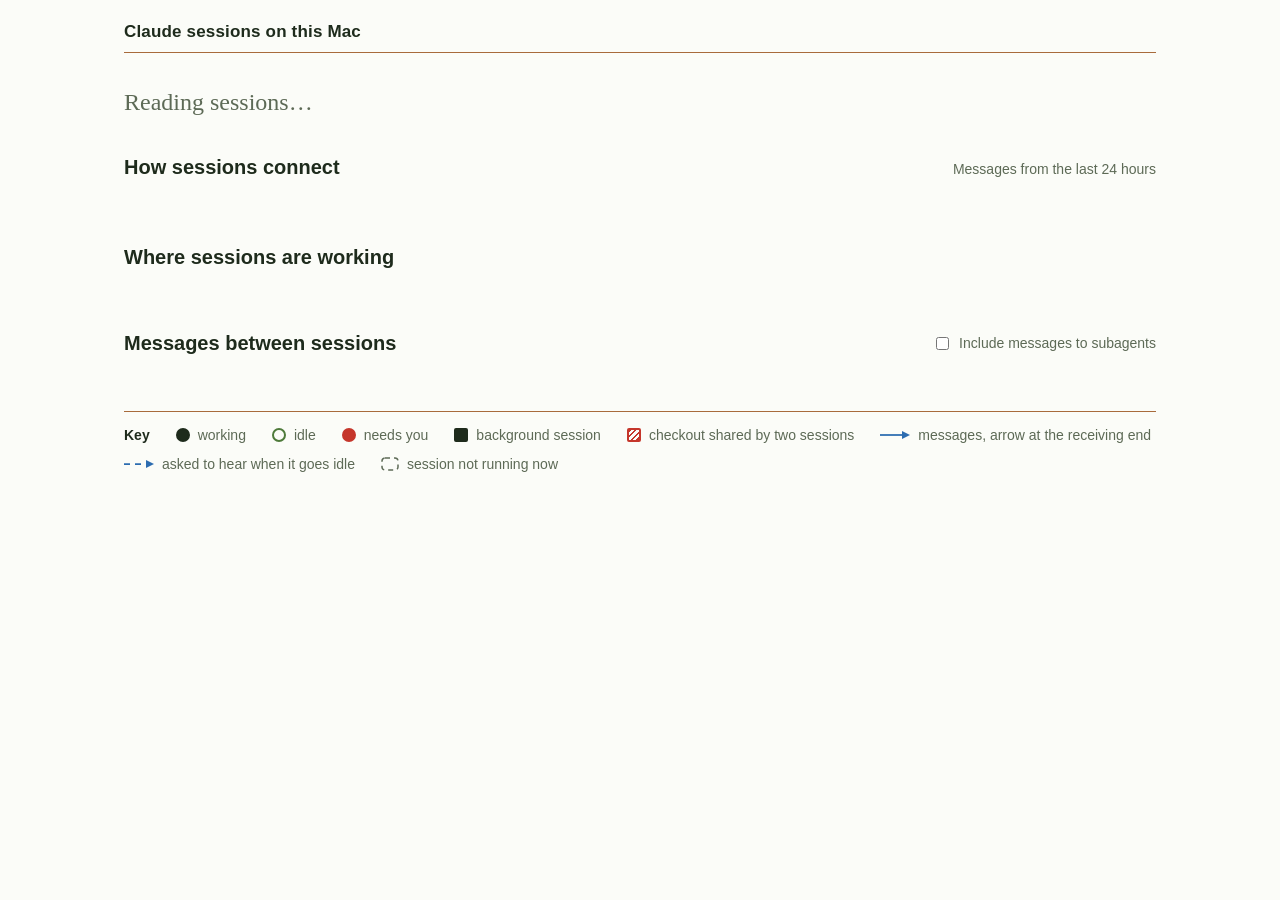
==== plugins/peers/web/index.html @ b8df8149 "Skills, hooks and tools for Claude Code, packaged as a plugin marketplace" ====
<!doctype html>
<html lang="en">
<head>
<meta charset="utf-8">
<meta name="viewport" content="width=device-width, initial-scale=1">
<title>Claude sessions</title>
<link rel="icon" href="data:image/svg+xml,<svg xmlns='http://www.w3.org/2000/svg' viewBox='0 0 16 16'><rect x='1' y='1' width='14' height='14' rx='5' fill='%23dcebcd' stroke='%23a86b3c'/><circle cx='8' cy='8' r='3' fill='%231e2b1c'/></svg>">
<style>
  /* A workspace map: checkouts are patches of land, sessions are the symbols on
     them, messages run between them like streams. Fonts ship with macOS. */
  :root {
    --paper: #fbfcf8;
    --ink: #1e2b1c;
    --ink-soft: #5d6a56;
    --woodland: #dcebcd;
    --woodland-edge: #b9d3a3;
    --woodland-deep: #4e7a3a;
    --contour: #a86b3c;
    --contour-faint: rgba(168, 107, 60, 0.28);
    --water: #2c6cb0;
    --hazard: #c5362b;
    --hatch: rgba(197, 54, 43, 0.2);
    --label: "Avenir Next Condensed", "Avenir Next", "Helvetica Neue", sans-serif;
    --text: Charter, "Iowan Old Style", Georgia, serif;
    color-scheme: light;
  }
  @media (prefers-color-scheme: dark) {
    :root {
      --paper: #131a13;
      --ink: #e4ecdc;
      --ink-soft: #9aa892;
      --woodland: #1d2d1b;
      --woodland-edge: #34502f;
      --woodland-deep: #8cc274;
      --contour: #c08f62;
      --contour-faint: rgba(192, 143, 98, 0.3);
      --water: #88b9ee;
      --hazard: #f07a69;
      --hatch: rgba(240, 122, 105, 0.18);
      color-scheme: dark;
    }
  }

  * { box-sizing: border-box; }
  body { margin: 0; background: var(--paper); color: var(--ink); font: 17px/1.5 var(--text); }
  .wrap { max-width: 1080px; margin: 0 auto; padding: 22px 24px 64px; }
  button { font: inherit; color: inherit; background: none; border: 0; padding: 0; cursor: pointer; }
  :focus-visible { outline: 2px solid var(--water); outline-offset: 3px; border-radius: 4px; }

  /* Header */
  .top { display: flex; align-items: baseline; gap: 16px; flex-wrap: wrap;
         padding-bottom: 10px; border-bottom: 1.5px solid var(--contour); }
  .title { font: 600 17px/1.2 var(--label); letter-spacing: 0.01em; margin: 0; }
  .updated { margin-left: auto; font: 500 14px/1.2 var(--label); color: var(--ink-soft);
             font-variant-numeric: tabular-nums; }
  .stale .updated { color: var(--hazard); }

  /* The report: what needs attention, in sentences */
  .report { margin: 34px 0 38px; max-width: 32em; }
  .report p { margin: 0 0 8px; font: 400 28px/1.25 var(--text); display: flex; gap: 16px;
              align-items: baseline; text-wrap: pretty; }
  .report p.quiet { color: var(--ink-soft); font-size: 24px; margin-top: 14px; }
  .report .mark { flex: none; transform: translateY(-4px); }
  .report p.quiet .mark { visibility: hidden; }

  /* Map symbols: shape is the kind of session, fill is its state */
  .mark { display: inline-block; position: relative; width: 14px; height: 14px; flex: none;
          border: 2px solid var(--ink); border-radius: 50%; }
  .mark.bg { border-radius: 2px; }
  .mark.busy { background: var(--ink); }
  .mark.idle { border-color: var(--woodland-deep); }
  .mark.wait { border-color: var(--hazard); background: var(--hazard); }
  .report .mark.wait::after { content: ""; position: absolute; inset: -7px; border: 2px solid var(--hazard);
                      border-radius: inherit; opacity: 0; animation: beacon 2.6s ease-out infinite; }
  .mark.off { border-color: var(--ink-soft); border-style: dotted; }
  .mark.shared { border-radius: 2px; border-color: var(--hazard);
                 background: repeating-linear-gradient(135deg, var(--hazard) 0 1.5px, transparent 1.5px 4px); }
  @keyframes beacon { 0% { transform: scale(0.55); opacity: 0.9; } 100% { transform: scale(1.5); opacity: 0; } }
  @media (prefers-reduced-motion: reduce) { .report .mark.wait::after { animation: none; opacity: 0.45; transform: none; } }

  /* Places: one patch per checkout or folder */
  .places { display: flex; flex-direction: column; gap: 16px; }
  .place { display: grid; grid-template-columns: minmax(220px, 31%) 1fr;
           background-color: var(--woodland); border: 1.5px solid var(--woodland-edge);
           border-radius: 18px 6px 18px 6px; }
  .place.folder { background-color: transparent; border: 1.5px dashed var(--contour-faint); }
  .place.shared { border-color: var(--hazard);
                  background-image: repeating-linear-gradient(135deg, var(--hatch) 0 2px, transparent 2px 11px); }
  .place-label { padding: 16px 18px 18px; min-width: 0; }
  .place-name { font: 600 21px/1.15 var(--label); overflow-wrap: anywhere; margin: 0; }
  .place-about { margin-top: 5px; font: 500 15px/1.3 var(--label); color: var(--ink-soft); }
  .place-about .branch { color: var(--ink); }
  .place-warning { margin-top: 12px; font: 400 15px/1.4 var(--text); color: var(--hazard); }
  .place-warning code { font: 600 14px var(--label); }
  .occupants { background: var(--paper); margin: 8px; border-radius: 12px 4px 12px 4px; min-width: 0; }
  .place.folder .occupants { background: transparent; }

  .occupant { display: grid; grid-template-columns: 22px minmax(0, 1fr) auto; gap: 0 14px;
              padding: 14px 16px; border-top: 1px solid var(--contour-faint); }
  .occupant:first-child { border-top: none; }
  .occupant > .mark { margin-top: 5px; }
  .who { font: 600 19px/1.25 var(--label); overflow-wrap: anywhere; }
  .who .kind { font-weight: 500; font-size: 14px; color: var(--ink-soft); margin-left: 8px; }
  .status { text-align: right; }
  .state { font: 600 16px/1.25 var(--label); }
  .state.idle { color: var(--woodland-deep); }
  .state.wait { color: var(--hazard); }
  .state.off { color: var(--ink-soft); }
  .reason { display: block; font-weight: 500; font-size: 14px; }
  .facts { margin-top: 3px; font: 500 14px/1.3 var(--label); color: var(--ink-soft);
           font-variant-numeric: tabular-nums; white-space: nowrap; }

  /* Claims: what a session says it is working on */
  .claim { display: block; width: 100%; margin-top: 4px; text-align: left; cursor: text;
           font: 400 16px/1.4 var(--text); }
  .claim .set { font: 500 13px/1 var(--label); color: var(--ink-soft); margin-left: 8px; white-space: nowrap; }
  .claim.empty { font-style: italic; color: var(--ink-soft); }
  .claim:hover .set, .claim.empty:hover { color: var(--water); }
  .claim-off { margin-top: 4px; font: italic 400 15px/1.4 var(--text); color: var(--ink-soft); }
  .claim-input { width: 100%; margin-top: 4px; font: 400 16px/1.4 var(--text); color: var(--ink);
                 padding: 5px 8px; background: var(--paper); border: 1.5px solid var(--water); border-radius: 6px; }

  /* Connection diagram */
  h2.first { margin-top: 0; }
  .h2-note { margin-left: auto; font: 500 14px/1.2 var(--label); color: var(--ink-soft); }
  /* The diagram is a figure: it may run wider than the text column, up to 1360px. */
  .diagram { overflow-x: auto; padding-bottom: 4px;
             margin-inline: calc((100% - min(1360px, 100vw - 48px)) / 2); }
  .diagram svg { display: block; max-width: 100%; height: auto; margin-inline: auto; }
  .d-place { fill: var(--woodland); stroke: var(--woodland-edge); stroke-width: 1.5; }
  .d-place.folder { fill: none; stroke: var(--contour-faint); stroke-dasharray: 6 5; }
  .d-place.shared { stroke: var(--hazard); }
  .d-place.ghost { fill: none; stroke: var(--ink-soft); stroke-dasharray: 3 5; }
  .d-hatch { fill: var(--hatch); }
  .d-place-name { font: 600 14px var(--label); fill: var(--ink); }
  .d-place-about { font-weight: 500; fill: var(--ink-soft); }
  .d-node { fill: var(--paper); stroke: var(--ink); stroke-width: 1.5; }
  .d-node.wait { stroke: var(--hazard); fill: color-mix(in srgb, var(--hazard) 9%, var(--paper)); }
  .d-node.ghost { fill: none; stroke: var(--ink-soft); stroke-dasharray: 5 4; }
  .d-name { font: 600 15px var(--label); fill: var(--ink); }
  .ghost-node .d-name { fill: var(--ink-soft); }
  .d-status { font: 600 13px var(--label); fill: var(--ink); }
  .d-status.idle { fill: var(--woodland-deep); }
  .d-status.wait { fill: var(--hazard); }
  .d-status.off { fill: var(--ink-soft); font-weight: 500; }
  .d-mark { stroke-width: 2; }
  .d-mark.busy { fill: var(--ink); stroke: var(--ink); }
  .d-mark.idle { fill: var(--paper); stroke: var(--woodland-deep); }
  .d-mark.wait { fill: var(--hazard); stroke: var(--hazard); }
  .d-mark.off { fill: none; stroke: var(--ink-soft); stroke-dasharray: 2 2; }
  .d-edge { fill: none; stroke: var(--water); stroke-width: 1.75; }
  .d-edge.idle-only { stroke-dasharray: 6 5; }
  .d-arrow { fill: var(--water); }
  .d-chip { fill: var(--paper); }
  .d-edge-label { font: 600 12.5px var(--label); fill: var(--water); }
  .key svg { flex: none; overflow: visible; }

  /* Sections below the map */
  h2 { font: 600 20px/1.2 var(--label); margin: 52px 0 10px; display: flex; align-items: baseline;
       gap: 16px; flex-wrap: wrap; }
  .toggle { margin-left: auto; font: 500 14px/1.2 var(--label); color: var(--ink-soft);
            display: flex; gap: 7px; align-items: center; cursor: pointer; }
  .toggle input { accent-color: var(--water); }
  .empty-note { font: italic 400 16px/1.45 var(--text); color: var(--ink-soft); padding: 6px 0; max-width: 40em; }

  .msg { display: grid; grid-template-columns: 82px minmax(150px, 290px) minmax(0, 1fr); gap: 16px;
         padding: 10px 0; border-top: 1px solid var(--contour-faint); align-items: baseline; }
  .msg .ago { font: 500 14px/1.3 var(--label); color: var(--ink-soft); font-variant-numeric: tabular-nums; }
  .msg .route { font: 600 16px/1.3 var(--label); overflow-wrap: anywhere; }
  .msg .route .to { font-weight: 500; color: var(--ink-soft); }
  .msg .said { font: italic 400 17px/1.4 var(--text); color: var(--water); overflow-wrap: anywhere; }
  .msg .aside { font: 500 13px/1.3 var(--label); font-style: normal; color: var(--ink-soft); margin-left: 6px; }

  .ended { display: grid; grid-template-columns: minmax(150px, 220px) minmax(0, 1fr) auto; gap: 16px;
           padding: 10px 0; border-top: 1px solid var(--contour-faint); align-items: baseline; }
  .ended .who { font-size: 17px; }
  .ended .claim { margin-top: 0; }
  .clear { font: 600 14px/1.2 var(--label); color: var(--hazard); padding: 4px 2px; justify-self: start; }

  .key { margin-top: 56px; padding-top: 14px; border-top: 1.5px solid var(--contour);
         display: flex; flex-wrap: wrap; gap: 10px 26px; font: 500 14px/1.3 var(--label); color: var(--ink-soft); }
  .key b { color: var(--ink); font-weight: 600; }
  .key span { display: inline-flex; align-items: center; gap: 8px; }

  @media (max-width: 720px) {
    .wrap { padding: 16px 16px 48px; }
    .report p { font-size: 24px; gap: 12px; }
    .report p.quiet { font-size: 20px; }
    .place { grid-template-columns: 1fr; }
    .place-label { padding-bottom: 6px; }
    .occupant { grid-template-columns: 22px minmax(0, 1fr); }
    .status { grid-column: 2; text-align: left; margin-top: 6px; }
    .msg, .ended { grid-template-columns: 1fr; gap: 2px; }
  }
</style>
</head>
<body>
<div class="wrap" id="app">
  <header class="top">
    <h1 class="title">Claude sessions on this Mac</h1>
    <span class="updated" id="updated" aria-live="polite"></span>
  </header>

  <section class="report" id="report" aria-live="polite"><p class="quiet">Reading sessions…</p></section>

  <h2 class="first">How sessions connect <span class="h2-note">Messages from the last 24 hours</span></h2>
  <div class="diagram" id="diagram"></div>

  <h2>Where sessions are working</h2>
  <div class="places" id="places"></div>

  <div id="ended-wrap" hidden>
    <h2>Claims from sessions that have ended</h2>
    <div id="ended"></div>
  </div>

  <h2>Messages between sessions
    <label class="toggle"><input type="checkbox" id="show-all"> Include messages to subagents</label>
  </h2>
  <div id="messages"></div>

  <footer class="key" aria-label="Key">
    <b>Key</b>
    <span><i class="mark busy"></i>working</span>
    <span><i class="mark idle"></i>idle</span>
    <span><i class="mark wait"></i>needs you</span>
    <span><i class="mark bg busy"></i>background session</span>
    <span><i class="mark shared"></i>checkout shared by two sessions</span>
    <span><svg width="30" height="10" aria-hidden="true"><line class="d-edge" x1="0" y1="5" x2="23" y2="5"/><path class="d-arrow" d="M22,1 L30,5 L22,9 z"/></svg>messages, arrow at the receiving end</span>
    <span><svg width="30" height="10" aria-hidden="true"><line class="d-edge idle-only" x1="0" y1="5" x2="23" y2="5"/><path class="d-arrow" d="M22,1 L30,5 L22,9 z"/></svg>asked to hear when it goes idle</span>
    <span><svg width="18" height="14" aria-hidden="true"><rect class="d-node ghost" x="1" y="1" width="16" height="12" rx="3"/></svg>session not running now</span>
  </footer>
</div>

<script src="/vendor/elk.bundled.js"></script>
<script>
const $ = id => document.getElementById(id);
const esc = s => String(s ?? "").replace(/[&<>"']/g,
  c => ({"&": "&amp;", "<": "&lt;", ">": "&gt;", '"': "&quot;", "'": "&#39;"}[c]));
let editing = false, last = null, lastOk = 0;

function ago(ms) {
  const s = Math.max(0, Math.round((Date.now() - ms) / 1000));
  if (s < 60) return s + "s";
  if (s < 3600) return Math.round(s / 60) + "m";
  if (s < 86400) return (s / 3600).toFixed(s < 36000 ? 1 : 0) + "h";
  return Math.round(s / 86400) + "d";
}
const joinNames = names => names.length < 3 ? names.join(" and ")
  : names.slice(0, -1).join(", ") + " and " + names[names.length - 1];
// Let long paths wrap after a slash rather than mid-word.
const pathHtml = p => esc(p).replaceAll("/", "/<wbr>");
const plural = (n, one, many) => `${n} ${n === 1 ? one : many}`;

// Interactive sessions report busy | waiting | idle; background ones working | blocked | done | failed | stopped.
const TONE = {busy: "busy", working: "busy", waiting: "wait", blocked: "wait", failed: "wait",
              idle: "idle", done: "off", stopped: "off"};
const tone = s => TONE[s.activity] || "off";
const word = s => s.activity === "failed" ? "failed"
  : ({busy: "working", wait: "needs you", idle: "idle"})[tone(s)] || s.activity;
const mark = s => `<i class="mark ${tone(s)}${s.kind === "background" ? " bg" : ""}"></i>`;

function report(state) {
  const lines = [];
  for (const s of state.sessions.filter(s => tone(s) === "wait")) {
    const what = s.activity === "failed" ? "failed" : "needs you";
    lines.push(`<p>${mark(s)}<span>${esc(s.label)} ${what}${s.waitingFor ? ": " + esc(s.waitingFor) : ""}.</span></p>`);
  }
  for (const a of state.alerts) {
    const text = a.kind === "shared-checkout"
      ? `${esc(joinNames(a.sessions))} are working in the same checkout, ${pathHtml(a.checkout)}.`
      : `${a.count} sessions are named ${esc(a.name)}, so messages to that name reach only one of them.`;
    lines.push(`<p><i class="mark shared"></i><span>${text}</span></p>`);
  }
  const n = state.sessions.length;
  const busy = state.sessions.filter(s => tone(s) === "busy").length;
  const idle = state.sessions.filter(s => tone(s) === "idle").length;
  if (!n) {
    lines.push(`<p><i class="mark off"></i><span>No Claude sessions are running.</span></p>`);
    return lines.join("");
  }
  if (!lines.length) lines.push(`<p><i class="mark idle"></i><span>Nothing needs you.</span></p>`);
  const parts = [];
  if (busy) parts.push(plural(busy, "session is", "sessions are") + " working");
  if (idle) parts.push(parts.length ? `${idle} ${idle === 1 ? "is" : "are"} idle`
                                    : plural(idle, "session is", "sessions are") + " idle");
  const summary = parts.length ? parts.join(" and ") + "." : plural(n, "session is", "sessions are") + " running.";
  lines.push(`<p class="quiet"><i class="mark off"></i><span>${summary}</span></p>`);
  return lines.join("");
}

function groupPlaces(state) {
  const shared = new Set(state.alerts.filter(a => a.kind === "shared-checkout").map(a => a.checkout));
  const byKey = new Map();
  for (const s of state.sessions) {
    const key = s.checkout || s.cwd;
    if (!byKey.has(key)) byKey.set(key, {key, repo: !!s.checkout, branch: s.branch,
                                         worktree: s.worktree, missing: s.cwdMissing, sessions: []});
    byKey.get(key).sessions.push(s);
  }
  const places = [...byKey.values()];
  for (const p of places) {
    p.shared = shared.has(p.key);
    p.wait = p.sessions.some(s => tone(s) === "wait");
  }
  return places.sort((a, b) => (b.wait - a.wait) || (b.shared - a.shared) || a.key.localeCompare(b.key));
}

function claimButton(name, claim) {
  if (!name) return `<div class="claim-off">Start this session with --name to record a claim.</div>`;
  if (!claim) return `<button class="claim empty" data-name="${esc(name)}" data-text="">Add what this session is working on</button>`;
  const by = {session: "by the session", dashboard: "here", cli: "from the command line"}[claim.by] || "";
  return `<button class="claim" data-name="${esc(name)}" data-text="${esc(claim.text)}">${esc(claim.text)}`
       + `<span class="set">set ${by} ${ago(Date.parse(claim.at))} ago</span></button>`;
}

function occupant(s) {
  const kind = s.kind === "background" ? `<span class="kind">background session ${esc(s.id || "")}</span>` : "";
  const facts = [s.pid ? "pid " + esc(s.pid) : "", s.startedAt ? "up " + ago(s.startedAt) : ""].filter(Boolean).join(", ");
  return `<div class="occupant">
    ${mark(s)}
    <div><div class="who">${esc(s.label)}${kind}</div>${claimButton(s.name, s.claim)}</div>
    <div class="status">
      <div class="state ${tone(s)}">${esc(word(s))}${s.waitingFor ? `<span class="reason">${esc(s.waitingFor)}</span>` : ""}</div>
      ${facts ? `<div class="facts">${facts}</div>` : ""}
    </div>
  </div>`;
}

function place(p) {
  const about = p.repo
    ? `on <span class="branch">${esc(p.branch)}</span>${p.worktree ? ", a worktree" : ""}`
    : p.missing ? "This folder no longer exists." : "A folder, not a git checkout";
  const warning = p.shared
    ? `<div class="place-warning">${plural(p.sessions.length, "session", "sessions")} share this checkout, so a commit in one can sweep up the other's edits. Give one of them a worktree with <code>claude --worktree &lt;task&gt;</code>.</div>`
    : "";
  return `<article class="place${p.repo ? "" : " folder"}${p.shared ? " shared" : ""}">
    <div class="place-label"><h3 class="place-name">${pathHtml(p.key)}</h3><div class="place-about">${about}</div>${warning}</div>
    <div class="occupants">${p.sessions.map(occupant).join("")}</div>
  </article>`;
}

function messages(state) {
  const showAll = $("show-all").checked;
  const list = state.messages.filter(m => showAll || m.crossSession).slice(0, 40);
  if (!list.length) return `<div class="empty-note">No messages yet. When one session uses SendMessage to reach another, the message shows up here.</div>`;
  return list.map(m => {
    const said = m.firstLine ? esc(m.firstLine) : "Asked to hear when it goes idle.";
    const asides = [m.agentId ? "sent by a subagent" : "",
                    m.notifyWhenIdle && m.firstLine ? "and asked to hear when it goes idle" : ""].filter(Boolean).join(", ");
    return `<div class="msg">
      <div class="ago" title="${esc(new Date(m.at).toLocaleString())}">${ago(Date.parse(m.at))} ago</div>
      <div class="route">${esc(m.from)} <span class="to">to</span> ${esc(m.to)}</div>
      <div class="said">${said}${asides ? `<span class="aside">${asides}</span>` : ""}</div>
    </div>`;
  }).join("");
}

// --- Connection diagram. Places are groups, sessions are boxes, and each pair of
// sessions that messaged in the last day gets one connector. ELK does the layout.
const elk = window.ELK ? new ELK() : null;
const LABEL_FONT = '"Avenir Next Condensed", "Avenir Next", "Helvetica Neue", sans-serif';
const FONT = {
  name: `600 15px ${LABEL_FONT}`,
  status: `600 13px ${LABEL_FONT}`,
  place: `600 14px ${LABEL_FONT}`,
  edge: `600 12.5px ${LABEL_FONT}`,
};
const ROOT_OPTIONS = {
  "elk.algorithm": "layered", "elk.direction": "RIGHT", "elk.edgeRouting": "ORTHOGONAL",
  "elk.hierarchyHandling": "INCLUDE_CHILDREN", "elk.json.shapeCoords": "ROOT", "elk.json.edgeCoords": "ROOT",
  "elk.edgeLabels.placement": "CENTER", "elk.padding": "[top=4,left=4,bottom=4,right=4]",
  "elk.spacing.nodeNode": "24", "elk.layered.spacing.nodeNodeBetweenLayers": "44", "elk.aspectRatio": "2.4",
  "elk.spacing.edgeNode": "18", "elk.spacing.edgeEdge": "12", "elk.spacing.componentComponent": "26",
};
// Groups size to their sessions; their titles are trimmed to fit afterwards. (ELK 0.12 applies
// nodeSize.minimum transposed on nested groups when the direction is DOWN.)
const PLACE_OPTIONS = {"elk.padding": "[top=44,left=16,bottom=16,right=16]"};
const DAY_MS = 86400e3;
const measure = document.createElement("canvas").getContext("2d");
const textWidth = (text, font) => { measure.font = font; return measure.measureText(text).width; };

// Trim to fit a width: names lose their end, paths lose their start (the tail names the place).
function fit(text, font, max, fromStart = false) {
  if (textWidth(text, font) <= max) return text;
  const cut = n => fromStart ? "…" + text.slice(text.length - n) : text.slice(0, n).trimEnd() + "…";
  let lo = 0, hi = text.length;
  while (lo < hi) {
    const mid = (lo + hi + 1) >> 1;
    if (textWidth(cut(mid), font) <= max) lo = mid; else hi = mid - 1;
  }
  return cut(lo);
}

function buildGraph(state) {
  const live = new Map(state.sessions.map(s => [s.label, s]));
  const pairs = new Map();
  for (const m of state.messages) {
    if (!m.crossSession || m.from === m.to || Date.now() - Date.parse(m.at) > DAY_MS) continue;
    const key = [m.from, m.to].sort().join("\n");
    if (!pairs.has(key)) pairs.set(key, {a: m.from, b: m.to, ab: 0, ba: 0, idleOnly: 0, last: 0});
    const p = pairs.get(key);
    if (m.from === p.a) p.ab++; else p.ba++;
    if (!m.firstLine && m.notifyWhenIdle) p.idleOnly++;
    p.last = Math.max(p.last, Date.parse(m.at));
  }

  const ids = new Map(), info = new Map();
  const box = (label, s) => {
    const id = "n" + ids.size;
    ids.set(label, id);
    const status = s ? word(s) + (s.waitingFor ? ": " + s.waitingFor : "") : "not running";
    // Claims stay out of the boxes to keep the diagram narrow; hovering a box shows one.
    const claim = s && s.claim ? s.claim.text : "";
    const inner = Math.min(230, Math.max(textWidth(label, FONT.name), textWidth(status, FONT.status)));
    const width = Math.max(140, Math.ceil(inner) + 46), room = width - 46;
    info.set(id, {ghost: !s, tone: s ? tone(s) : "off", bg: !!s && s.kind === "background", title: label + (claim ? "\n" + claim : ""),
                  name: fit(label, FONT.name, room), status: fit(status, FONT.status, room)});
    return {id, width, height: 56};
  };
  const group = (id, label, about, cls, members) => {
    info.set(id, {label, about, cls});
    return {id, layoutOptions: PLACE_OPTIONS, children: members};
  };

  const children = groupPlaces(state).map((p, i) => group("c" + i, p.key,
    p.repo ? `on ${p.branch}${p.worktree ? ", a worktree" : ""}` : p.missing ? "folder no longer exists" : "not a git checkout",
    p.shared ? "shared" : p.repo ? "" : "folder", p.sessions.map(s => box(s.label, s))));
  const ghosts = [...new Set([...pairs.values()].flatMap(p => [p.a, p.b]))].filter(n => !live.has(n));
  if (ghosts.length) children.push(group("cg", "Not running now", "", "ghost", ghosts.map(n => box(n, null))));

  const edges = [...pairs.values()].map((p, i) => {
    const [src, dst] = p.ab >= p.ba ? [p.a, p.b] : [p.b, p.a];
    const n = p.ab + p.ba, idleOnly = p.idleOnly === n;
    const text = idleOnly ? "asked to hear when idle" : `${n} message${n === 1 ? "" : "s"}, ${ago(p.last)} ago`;
    info.set("e" + i, {both: p.ab > 0 && p.ba > 0, idleOnly});
    return {id: "e" + i, sources: [ids.get(src)], targets: [ids.get(dst)],
            labels: [{text, width: Math.ceil(textWidth(text, FONT.edge)), height: 16}]};
  });
  return {graph: {id: "root", layoutOptions: ROOT_OPTIONS, children, edges}, info};
}

// Orthogonal path with softened corners.
function roundedPath(points, r = 6) {
  let d = `M${points[0].x},${points[0].y}`;
  for (let i = 1; i < points.length - 1; i++) {
    const [a, p, b] = [points[i - 1], points[i], points[i + 1]];
    const da = Math.hypot(p.x - a.x, p.y - a.y), db = Math.hypot(b.x - p.x, b.y - p.y);
    if (!da || !db) continue;
    const rr = Math.min(r, da / 2, db / 2);
    d += ` L${p.x + (a.x - p.x) / da * rr},${p.y + (a.y - p.y) / da * rr}`
       + ` Q${p.x},${p.y} ${p.x + (b.x - p.x) / db * rr},${p.y + (b.y - p.y) / db * rr}`;
  }
  const end = points[points.length - 1];
  return d + ` L${end.x},${end.y}`;
}

// A group's title: its path trimmed from the front, then "on <branch>" if there is room left.
function placeTitle(c, d) {
  const room = c.width - 32;
  const name = fit(d.label, FONT.place, room, true);
  const left = room - textWidth(name, FONT.place) - 8;
  const about = d.about && textWidth(d.about, FONT.place) <= left ? d.about : "";
  return `<text class="d-place-name" x="${c.x + 16}" y="${c.y + 27}"><title>${esc(d.label)}</title>${esc(name)}`
       + (about ? `<tspan class="d-place-about" dx="8">${esc(about)}</tspan>` : "") + `</text>`;
}

function diagramSvg(g, info) {
  const groups = [], nodes = [], lines = [], chips = [];
  for (const c of g.children) {
    const d = info.get(c.id);
    const rect = `x="${c.x}" y="${c.y}" width="${c.width}" height="${c.height}" rx="12"`;
    groups.push(`<rect class="d-place ${d.cls}" ${rect}/>` + (d.cls === "shared" ? `<rect class="d-hatch-fill" fill="url(#d-hatch)" ${rect}/>` : "")
      + placeTitle(c, d));
    for (const n of c.children) {
      const s = info.get(n.id), x = n.x, y = n.y;
      const mark = s.ghost ? "" : s.bg
        ? `<rect class="d-mark ${s.tone}" x="${x + 12}" y="${y + 14}" width="12" height="12" rx="2"/>`
        : `<circle class="d-mark ${s.tone}" cx="${x + 18}" cy="${y + 20}" r="6"/>`;
      nodes.push(`<g class="${s.ghost ? "ghost-node" : ""}"><title>${esc(s.title)}</title>
        <rect class="d-node${s.ghost ? " ghost" : s.tone === "wait" ? " wait" : ""}" x="${x}" y="${y}" width="${n.width}" height="${n.height}" rx="7"/>${mark}
        <text class="d-name" x="${x + 32}" y="${y + 25}">${esc(s.name)}</text>
        <text class="d-status ${s.tone}" x="${x + 32}" y="${y + 44}">${esc(s.status)}</text></g>`);
    }
  }
  for (const e of g.edges) {
    const d = info.get(e.id);
    for (const sec of e.sections || []) {
      const points = [sec.startPoint, ...(sec.bendPoints || []), sec.endPoint];
      lines.push(`<path class="d-edge${d.idleOnly ? " idle-only" : ""}" d="${roundedPath(points)}" marker-end="url(#d-arrow)"${d.both ? ' marker-start="url(#d-arrow)"' : ""}/>`);
    }
    for (const l of e.labels || []) {
      chips.push(`<rect class="d-chip" x="${l.x - 5}" y="${l.y - 1}" width="${l.width + 10}" height="${l.height + 3}" rx="4"/>`
               + `<text class="d-edge-label" x="${l.x}" y="${l.y + 13}">${esc(l.text)}</text>`);
    }
  }
  const W = Math.ceil(g.width), H = Math.ceil(g.height);
  const summary = `${plural(nodes.length, "session", "sessions")} in ${plural(g.children.length, "group", "groups")}, ${plural(g.edges.length, "connection", "connections")}`;
  // Shrink to fit the column, but no further than 75%; past that the diagram scrolls sideways.
  return `<svg width="${W}" height="${H}" viewBox="0 0 ${W} ${H}" style="min-width:${Math.round(W * 0.75)}px" role="img" aria-label="Diagram of how sessions connect: ${summary}">
    <defs>
      <pattern id="d-hatch" width="10" height="10" patternUnits="userSpaceOnUse" patternTransform="rotate(45)"><rect class="d-hatch" width="2.5" height="10"/></pattern>
      <marker id="d-arrow" viewBox="0 0 10 10" refX="9" refY="5" markerWidth="7" markerHeight="7" orient="auto-start-reverse"><path class="d-arrow" d="M0,0 L10,5 L0,10 z"/></marker>
    </defs>
    ${groups.join("")}${lines.join("")}${nodes.join("")}${chips.join("")}</svg>`;
}

let diagramKey = "", diagramRun = 0;
async function drawDiagram(state) {
  const el = $("diagram");
  if (!elk) {
    el.innerHTML = `<div class="empty-note">The diagram needs web/vendor/elk.bundled.js from the peers plugin, and the page couldn't load it.</div>`;
    return;
  }
  if (!state.sessions.length && !state.messages.some(m => m.crossSession)) {
    diagramKey = "";
    el.innerHTML = `<div class="empty-note">No sessions are running, so there is nothing to connect.</div>`;
    return;
  }
  const {graph, info} = buildGraph(state);
  const key = JSON.stringify([graph, [...info]]);
  if (key === diagramKey) return;
  diagramKey = key;
  const run = ++diagramRun;
  try {
    const laid = await elk.layout(graph);
    if (run === diagramRun) el.innerHTML = diagramSvg(laid, info);
  } catch (err) {
    el.innerHTML = `<div class="empty-note">The diagram layout failed: ${esc(err.message || err)}</div>`;
  }
}

function render(state) {
  $("report").innerHTML = report(state);
  drawDiagram(state);
  if (!editing) {
    $("places").innerHTML = groupPlaces(state).map(place).join("");
    $("ended-wrap").hidden = !state.otherClaims.length;
    $("ended").innerHTML = state.otherClaims.map(c => `<div class="ended">
      <div class="who">${esc(c.name)}</div>${claimButton(c.name, c)}
      <button class="clear" data-clear="${esc(c.name)}">Clear</button></div>`).join("");
  }
  $("messages").innerHTML = messages(state);
}

async function refresh() {
  try {
    const r = await fetch("/api/state", {cache: "no-store"});
    if (!r.ok) throw new Error(r.status);
    last = await r.json();
    lastOk = Date.now();
    render(last);
  } catch (e) { /* keep the last good view; the header says how stale it is */ }
  const stale = Date.now() - lastOk > 6000;
  $("app").classList.toggle("stale", stale);
  $("updated").textContent = !lastOk ? ""
    : stale ? `Lost contact with the server ${ago(lastOk)} ago. Run peers to restart it.`
            : `Updated ${ago(lastOk)} ago`;
}

async function saveClaim(name, text) {
  await fetch("/api/claim", {method: "POST", headers: {"Content-Type": "application/json"},
                             body: JSON.stringify({name, text})});
}

document.addEventListener("click", async e => {
  const clear = e.target.closest("[data-clear]");
  if (clear) { await saveClaim(clear.dataset.clear, ""); return refresh(); }
  const button = e.target.closest("button.claim");
  if (!button) return;
  editing = true;
  const name = button.dataset.name;
  const input = document.createElement("input");
  input.className = "claim-input";
  input.value = button.dataset.text;
  input.placeholder = `What ${name} is working on. Leave empty to clear.`;
  input.setAttribute("aria-label", `Claim for ${name}`);
  button.replaceWith(input);
  input.focus();
  const finish = async save => {
    if (!editing) return;
    editing = false;
    if (save) await saveClaim(name, input.value);
    refresh();
  };
  input.addEventListener("keydown", ev => {
    if (ev.key === "Enter") finish(true);
    if (ev.key === "Escape") finish(false);
  });
  input.addEventListener("blur", () => finish(false));
});
$("show-all").addEventListener("change", () => last && render(last));

refresh();
setInterval(refresh, 2000);
</script>
</body>
</html>
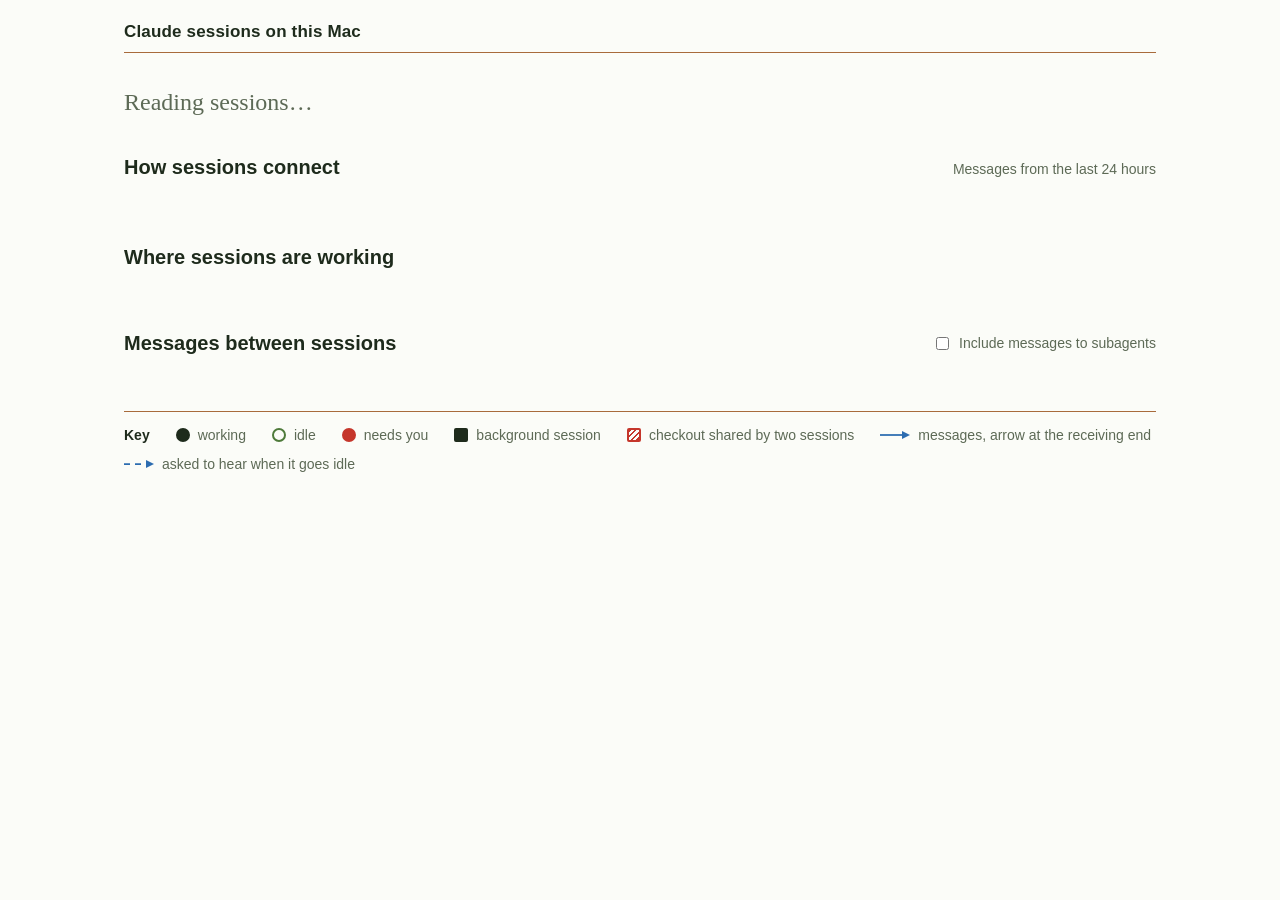
==== commit 6afa1606: "peers: group the diagram by repo and fit it to the window Worktree sessions now sit in their main re" ====
--- a/plugins/peers/web/index.html
+++ b/plugins/peers/web/index.html
@@ -123,22 +123,21 @@
   /* Connection diagram */
   h2.first { margin-top: 0; }
   .h2-note { margin-left: auto; font: 500 14px/1.2 var(--label); color: var(--ink-soft); }
-  /* The diagram is a figure: it may run wider than the text column, up to 1360px. */
+  /* The diagram is a figure: it may run wider than the text column, out to the window's edges. */
   .diagram { overflow-x: auto; padding-bottom: 4px;
-             margin-inline: calc((100% - min(1360px, 100vw - 48px)) / 2); }
+             margin-inline: calc((100% - (100vw - 48px)) / 2); }
   .diagram svg { display: block; max-width: 100%; height: auto; margin-inline: auto; }
   .d-place { fill: var(--woodland); stroke: var(--woodland-edge); stroke-width: 1.5; }
   .d-place.folder { fill: none; stroke: var(--contour-faint); stroke-dasharray: 6 5; }
   .d-place.shared { stroke: var(--hazard); }
-  .d-place.ghost { fill: none; stroke: var(--ink-soft); stroke-dasharray: 3 5; }
   .d-hatch { fill: var(--hatch); }
   .d-place-name { font: 600 14px var(--label); fill: var(--ink); }
   .d-place-about { font-weight: 500; fill: var(--ink-soft); }
+  .d-title-chip { fill: var(--woodland); }
+  .d-title-chip.folder { fill: var(--paper); }
   .d-node { fill: var(--paper); stroke: var(--ink); stroke-width: 1.5; }
   .d-node.wait { stroke: var(--hazard); fill: color-mix(in srgb, var(--hazard) 9%, var(--paper)); }
-  .d-node.ghost { fill: none; stroke: var(--ink-soft); stroke-dasharray: 5 4; }
   .d-name { font: 600 15px var(--label); fill: var(--ink); }
-  .ghost-node .d-name { fill: var(--ink-soft); }
   .d-status { font: 600 13px var(--label); fill: var(--ink); }
   .d-status.idle { fill: var(--woodland-deep); }
   .d-status.wait { fill: var(--hazard); }
@@ -154,6 +153,20 @@
   .d-chip { fill: var(--paper); }
   .d-edge-label { font: 600 12.5px var(--label); fill: var(--water); }
   .key svg { flex: none; overflow: visible; }
+  /* Running sessions with no messages to draw: a row under the diagram that wraps to the window. */
+  .solo-note { margin: 18px 0 8px; font: 500 14px/1.2 var(--label); color: var(--ink-soft); }
+  .solo-row { display: flex; flex-wrap: wrap; gap: 12px; }
+  .solo { display: flex; gap: 10px; align-items: flex-start; min-width: 140px; max-width: 276px;
+          padding: 9px 14px 9px 11px; background: var(--paper); border: 1.5px solid var(--ink);
+          border-radius: 7px; font: 600 15px/1.3 var(--label); }
+  .solo.wait { border-color: var(--hazard); background: color-mix(in srgb, var(--hazard) 9%, var(--paper)); }
+  .solo .mark { margin-top: 3px; }
+  .solo > div { min-width: 0; }
+  .solo-name { overflow: hidden; text-overflow: ellipsis; white-space: nowrap; }
+  .solo-status { font-size: 13px; }
+  .solo-status.idle { color: var(--woodland-deep); }
+  .solo-status.wait { color: var(--hazard); }
+  .solo-status.off { color: var(--ink-soft); font-weight: 500; }
 
   /* Sections below the map */
   h2 { font: 600 20px/1.2 var(--label); margin: 52px 0 10px; display: flex; align-items: baseline;
@@ -205,6 +218,7 @@
 
   <h2 class="first">How sessions connect <span class="h2-note">Messages from the last 24 hours</span></h2>
   <div class="diagram" id="diagram"></div>
+  <div id="diagram-solo"></div>
 
   <h2>Where sessions are working</h2>
   <div class="places" id="places"></div>
@@ -228,7 +242,6 @@
     <span><i class="mark shared"></i>checkout shared by two sessions</span>
     <span><svg width="30" height="10" aria-hidden="true"><line class="d-edge" x1="0" y1="5" x2="23" y2="5"/><path class="d-arrow" d="M22,1 L30,5 L22,9 z"/></svg>messages, arrow at the receiving end</span>
     <span><svg width="30" height="10" aria-hidden="true"><line class="d-edge idle-only" x1="0" y1="5" x2="23" y2="5"/><path class="d-arrow" d="M22,1 L30,5 L22,9 z"/></svg>asked to hear when it goes idle</span>
-    <span><svg width="18" height="14" aria-hidden="true"><rect class="d-node ghost" x="1" y="1" width="16" height="12" rx="3"/></svg>session not running now</span>
   </footer>
 </div>
 
@@ -367,15 +380,16 @@
   edge: `600 12.5px ${LABEL_FONT}`,
 };
 const ROOT_OPTIONS = {
-  "elk.algorithm": "layered", "elk.direction": "RIGHT", "elk.edgeRouting": "ORTHOGONAL",
+  "elk.algorithm": "layered", "elk.edgeRouting": "ORTHOGONAL",
   "elk.hierarchyHandling": "INCLUDE_CHILDREN", "elk.json.shapeCoords": "ROOT", "elk.json.edgeCoords": "ROOT",
   "elk.edgeLabels.placement": "CENTER", "elk.padding": "[top=4,left=4,bottom=4,right=4]",
-  "elk.spacing.nodeNode": "24", "elk.layered.spacing.nodeNodeBetweenLayers": "44", "elk.aspectRatio": "2.4",
+  "elk.spacing.nodeNode": "24", "elk.layered.spacing.nodeNodeBetweenLayers": "44",
   "elk.spacing.edgeNode": "18", "elk.spacing.edgeEdge": "12", "elk.spacing.componentComponent": "26",
 };
 // Groups size to their sessions; their titles are trimmed to fit afterwards. (ELK 0.12 applies
 // nodeSize.minimum transposed on nested groups when the direction is DOWN.)
 const PLACE_OPTIONS = {"elk.padding": "[top=44,left=16,bottom=16,right=16]"};
+const SHARED_OPTIONS = {"elk.padding": "[top=10,left=10,bottom=10,right=10]"};
 const DAY_MS = 86400e3;
 const measure = document.createElement("canvas").getContext("2d");
 const textWidth = (text, font) => { measure.font = font; return measure.measureText(text).width; };
@@ -392,11 +406,18 @@
   return cut(lo);
 }
 
+const sessionStatus = s => word(s) + (s.waitingFor ? ": " + s.waitingFor : "");
+// Claims and branches stay out of the boxes to keep the diagram narrow; hovering a box shows them.
+const sessionTitle = s => [s.label, s.checkout ? `${s.checkout}, on ${s.branch}` : s.cwd, s.claim && s.claim.text]
+  .filter(Boolean).join("\n");
+
 function buildGraph(state) {
   const live = new Map(state.sessions.map(s => [s.label, s]));
   const pairs = new Map();
   for (const m of state.messages) {
-    if (!m.crossSession || m.from === m.to || Date.now() - Date.parse(m.at) > DAY_MS) continue;
+    // Sessions that have ended stay out; the message list below still has their messages.
+    if (!m.crossSession || m.from === m.to || !live.has(m.from) || !live.has(m.to)
+        || Date.now() - Date.parse(m.at) > DAY_MS) continue;
     const key = [m.from, m.to].sort().join("\n");
     if (!pairs.has(key)) pairs.set(key, {a: m.from, b: m.to, ab: 0, ba: 0, idleOnly: 0, last: 0});
     const p = pairs.get(key);
@@ -404,30 +425,46 @@
     if (!m.firstLine && m.notifyWhenIdle) p.idleOnly++;
     p.last = Math.max(p.last, Date.parse(m.at));
   }
+  const linked = new Set([...pairs.values()].flatMap(p => [p.a, p.b]));
 
   const ids = new Map(), info = new Map();
-  const box = (label, s) => {
+  const box = s => {
     const id = "n" + ids.size;
-    ids.set(label, id);
-    const status = s ? word(s) + (s.waitingFor ? ": " + s.waitingFor : "") : "not running";
-    // Claims stay out of the boxes to keep the diagram narrow; hovering a box shows one.
-    const claim = s && s.claim ? s.claim.text : "";
-    const inner = Math.min(230, Math.max(textWidth(label, FONT.name), textWidth(status, FONT.status)));
+    ids.set(s.label, id);
+    const status = sessionStatus(s);
+    const inner = Math.min(230, Math.max(textWidth(s.label, FONT.name), textWidth(status, FONT.status)));
     const width = Math.max(140, Math.ceil(inner) + 46), room = width - 46;
-    info.set(id, {ghost: !s, tone: s ? tone(s) : "off", bg: !!s && s.kind === "background", title: label + (claim ? "\n" + claim : ""),
-                  name: fit(label, FONT.name, room), status: fit(status, FONT.status, room)});
+    info.set(id, {tone: tone(s), bg: s.kind === "background", title: sessionTitle(s),
+                  name: fit(s.label, FONT.name, room), status: fit(status, FONT.status, room)});
     return {id, width, height: 56};
   };
-  const group = (id, label, about, cls, members) => {
-    info.set(id, {label, about, cls});
+
+  // One group per repo, so worktree sessions sit with the main checkout; outside git, one per folder.
+  const places = new Map();
+  for (const s of state.sessions.filter(s => linked.has(s.label))) {
+    const key = s.repo || s.cwd;
+    if (!places.has(key)) places.set(key, {key, repo: !!s.repo, missing: s.cwdMissing, sessions: []});
+    places.get(key).sessions.push(s);
+  }
+  const shared = new Set(state.alerts.filter(a => a.kind === "shared-checkout").map(a => a.checkout));
+  const children = [...places.values()].map((p, i) => {
+    const id = "c" + i, branches = new Set(p.sessions.map(s => s.branch));
+    const about = !p.repo ? (p.missing ? "folder no longer exists" : "not a git checkout")
+      : branches.size > 1 ? "" : `on ${p.sessions[0].branch}${p.sessions.every(s => s.worktree) ? ", a worktree" : ""}`;
+    // Sessions sharing a checkout get a hatched patch: the whole group, or an inner one beside the repo's other sessions.
+    const sharing = Map.groupBy(p.sessions.filter(s => shared.has(s.checkout)), s => s.checkout);
+    if (sharing.size === 1 && [...sharing.values()][0].length === p.sessions.length) {
+      info.set(id, {label: p.key, about, cls: "shared"});
+      return {id, layoutOptions: PLACE_OPTIONS, children: p.sessions.map(box)};
+    }
+    info.set(id, {label: p.key, about, cls: p.repo ? "" : "folder"});
+    const members = p.sessions.filter(s => !shared.has(s.checkout)).map(box);
+    [...sharing.values()].forEach((group, j) => {
+      info.set(`${id}s${j}`, {cls: "shared"});
+      members.push({id: `${id}s${j}`, layoutOptions: SHARED_OPTIONS, children: group.map(box)});
+    });
     return {id, layoutOptions: PLACE_OPTIONS, children: members};
-  };
-
-  const children = groupPlaces(state).map((p, i) => group("c" + i, p.key,
-    p.repo ? `on ${p.branch}${p.worktree ? ", a worktree" : ""}` : p.missing ? "folder no longer exists" : "not a git checkout",
-    p.shared ? "shared" : p.repo ? "" : "folder", p.sessions.map(s => box(s.label, s))));
-  const ghosts = [...new Set([...pairs.values()].flatMap(p => [p.a, p.b]))].filter(n => !live.has(n));
-  if (ghosts.length) children.push(group("cg", "Not running now", "", "ghost", ghosts.map(n => box(n, null))));
+  });
 
   const edges = [...pairs.values()].map((p, i) => {
     const [src, dst] = p.ab >= p.ba ? [p.a, p.b] : [p.b, p.a];
@@ -437,7 +474,16 @@
     return {id: "e" + i, sources: [ids.get(src)], targets: [ids.get(dst)],
             labels: [{text, width: Math.ceil(textWidth(text, FONT.edge)), height: 16}]};
   });
-  return {graph: {id: "root", layoutOptions: ROOT_OPTIONS, children, edges}, info};
+  return {graph: {id: "root", children, edges}, info, solo: state.sessions.filter(s => !linked.has(s.label))};
+}
+
+// Running sessions with no messages to draw sit in a row under the diagram that wraps to the window.
+function soloRow(sessions) {
+  if (!sessions.length) return "";
+  return `<p class="solo-note">No messages with other running sessions</p><div class="solo-row">`
+    + sessions.map(s => `<div class="solo${tone(s) === "wait" ? " wait" : ""}" title="${esc(sessionTitle(s))}">${mark(s)}
+        <div><div class="solo-name">${esc(s.label)}</div><div class="solo-status ${tone(s)}">${esc(sessionStatus(s))}</div></div></div>`).join("")
+    + `</div>`;
 }
 
 // Orthogonal path with softened corners.
@@ -455,34 +501,39 @@
   return d + ` L${end.x},${end.y}`;
 }
 
-// A group's title: its path trimmed from the front, then "on <branch>" if there is room left.
+// A group's title: its path trimmed from the front, then "on <branch>" if there is room left. It sits on a
+// patch of the group's own fill, so a connector entering the group from above passes under it.
 function placeTitle(c, d) {
   const room = c.width - 32;
   const name = fit(d.label, FONT.place, room, true);
   const left = room - textWidth(name, FONT.place) - 8;
   const about = d.about && textWidth(d.about, FONT.place) <= left ? d.about : "";
-  return `<text class="d-place-name" x="${c.x + 16}" y="${c.y + 27}"><title>${esc(d.label)}</title>${esc(name)}`
+  const width = textWidth(name, FONT.place) + (about ? 8 + textWidth(about, FONT.place) : 0);
+  return `<rect class="d-title-chip ${d.cls}" x="${c.x + 10}" y="${c.y + 11}" width="${Math.ceil(width) + 12}" height="23" rx="4"/>`
+       + `<text class="d-place-name" x="${c.x + 16}" y="${c.y + 27}"><title>${esc(d.label)}</title>${esc(name)}`
        + (about ? `<tspan class="d-place-about" dx="8">${esc(about)}</tspan>` : "") + `</text>`;
 }
 
 function diagramSvg(g, info) {
-  const groups = [], nodes = [], lines = [], chips = [];
-  for (const c of g.children) {
+  const groups = [], titles = [], nodes = [], lines = [], chips = [];
+  const draw = (c, nested) => {
     const d = info.get(c.id);
-    const rect = `x="${c.x}" y="${c.y}" width="${c.width}" height="${c.height}" rx="12"`;
-    groups.push(`<rect class="d-place ${d.cls}" ${rect}/>` + (d.cls === "shared" ? `<rect class="d-hatch-fill" fill="url(#d-hatch)" ${rect}/>` : "")
-      + placeTitle(c, d));
+    const rect = `x="${c.x}" y="${c.y}" width="${c.width}" height="${c.height}" rx="${nested ? 9 : 12}"`;
+    groups.push(`<rect class="d-place ${d.cls}" ${rect}/>` + (d.cls === "shared" ? `<rect class="d-hatch-fill" fill="url(#d-hatch)" ${rect}/>` : ""));
+    if (d.label) titles.push(placeTitle(c, d));
     for (const n of c.children) {
+      if (n.children?.length) { draw(n, true); continue; }
       const s = info.get(n.id), x = n.x, y = n.y;
-      const mark = s.ghost ? "" : s.bg
+      const mark = s.bg
         ? `<rect class="d-mark ${s.tone}" x="${x + 12}" y="${y + 14}" width="12" height="12" rx="2"/>`
         : `<circle class="d-mark ${s.tone}" cx="${x + 18}" cy="${y + 20}" r="6"/>`;
-      nodes.push(`<g class="${s.ghost ? "ghost-node" : ""}"><title>${esc(s.title)}</title>
-        <rect class="d-node${s.ghost ? " ghost" : s.tone === "wait" ? " wait" : ""}" x="${x}" y="${y}" width="${n.width}" height="${n.height}" rx="7"/>${mark}
+      nodes.push(`<g><title>${esc(s.title)}</title>
+        <rect class="d-node${s.tone === "wait" ? " wait" : ""}" x="${x}" y="${y}" width="${n.width}" height="${n.height}" rx="7"/>${mark}
         <text class="d-name" x="${x + 32}" y="${y + 25}">${esc(s.name)}</text>
         <text class="d-status ${s.tone}" x="${x + 32}" y="${y + 44}">${esc(s.status)}</text></g>`);
     }
-  }
+  };
+  for (const c of g.children) draw(c, false);
   for (const e of g.edges) {
     const d = info.get(e.id);
     for (const sec of e.sections || []) {
@@ -502,7 +553,21 @@
       <pattern id="d-hatch" width="10" height="10" patternUnits="userSpaceOnUse" patternTransform="rotate(45)"><rect class="d-hatch" width="2.5" height="10"/></pattern>
       <marker id="d-arrow" viewBox="0 0 10 10" refX="9" refY="5" markerWidth="7" markerHeight="7" orient="auto-start-reverse"><path class="d-arrow" d="M0,0 L10,5 L0,10 z"/></marker>
     </defs>
-    ${groups.join("")}${lines.join("")}${nodes.join("")}${chips.join("")}</svg>`;
+    ${groups.join("")}${lines.join("")}${titles.join("")}${nodes.join("")}${chips.join("")}</svg>`;
+}
+
+// Lay out both ways and keep the one that needs the least shrinking to fit the column and window:
+// a wide window gets a wide diagram, a narrow or tall one a taller diagram.
+async function layoutToFit(graph, room) {
+  let best = null;
+  for (const direction of ["RIGHT", "DOWN"]) {
+    const g = structuredClone(graph);
+    g.layoutOptions = {...ROOT_OPTIONS, "elk.direction": direction, "elk.aspectRatio": (room.w / room.h).toFixed(2)};
+    const laid = await elk.layout(g);
+    const scale = Math.min(1, room.w / laid.width, room.h / laid.height);
+    if (!best || scale > best.scale + 0.05) best = {laid, scale};
+  }
+  return best.laid;
 }
 
 let diagramKey = "", diagramRun = 0;
@@ -512,19 +577,23 @@
     el.innerHTML = `<div class="empty-note">The diagram needs web/vendor/elk.bundled.js from the peers plugin, and the page couldn't load it.</div>`;
     return;
   }
-  if (!state.sessions.length && !state.messages.some(m => m.crossSession)) {
+  if (!state.sessions.length) {
     diagramKey = "";
     el.innerHTML = `<div class="empty-note">No sessions are running, so there is nothing to connect.</div>`;
+    $("diagram-solo").innerHTML = "";
     return;
   }
-  const {graph, info} = buildGraph(state);
-  const key = JSON.stringify([graph, [...info]]);
+  const {graph, info, solo} = buildGraph(state);
+  const room = {w: Math.max(320, el.clientWidth), h: Math.max(320, Math.round(innerHeight * 0.8))};
+  const soloHtml = soloRow(solo);
+  const key = JSON.stringify([graph, [...info], soloHtml, room]);
   if (key === diagramKey) return;
   diagramKey = key;
   const run = ++diagramRun;
+  $("diagram-solo").innerHTML = soloHtml;
   try {
-    const laid = await elk.layout(graph);
-    if (run === diagramRun) el.innerHTML = diagramSvg(laid, info);
+    const svg = graph.children.length ? diagramSvg(await layoutToFit(graph, room), info) : "";
+    if (run === diagramRun) el.innerHTML = svg;
   } catch (err) {
     el.innerHTML = `<div class="empty-note">The diagram layout failed: ${esc(err.message || err)}</div>`;
   }
@@ -591,6 +660,13 @@
 });
 $("show-all").addEventListener("change", () => last && render(last));
 
+// Re-run the diagram layout for the new window shape once resizing pauses.
+let resizeTimer = 0;
+addEventListener("resize", () => {
+  clearTimeout(resizeTimer);
+  resizeTimer = setTimeout(() => last && drawDiagram(last), 150);
+});
+
 refresh();
 setInterval(refresh, 2000);
 </script>
